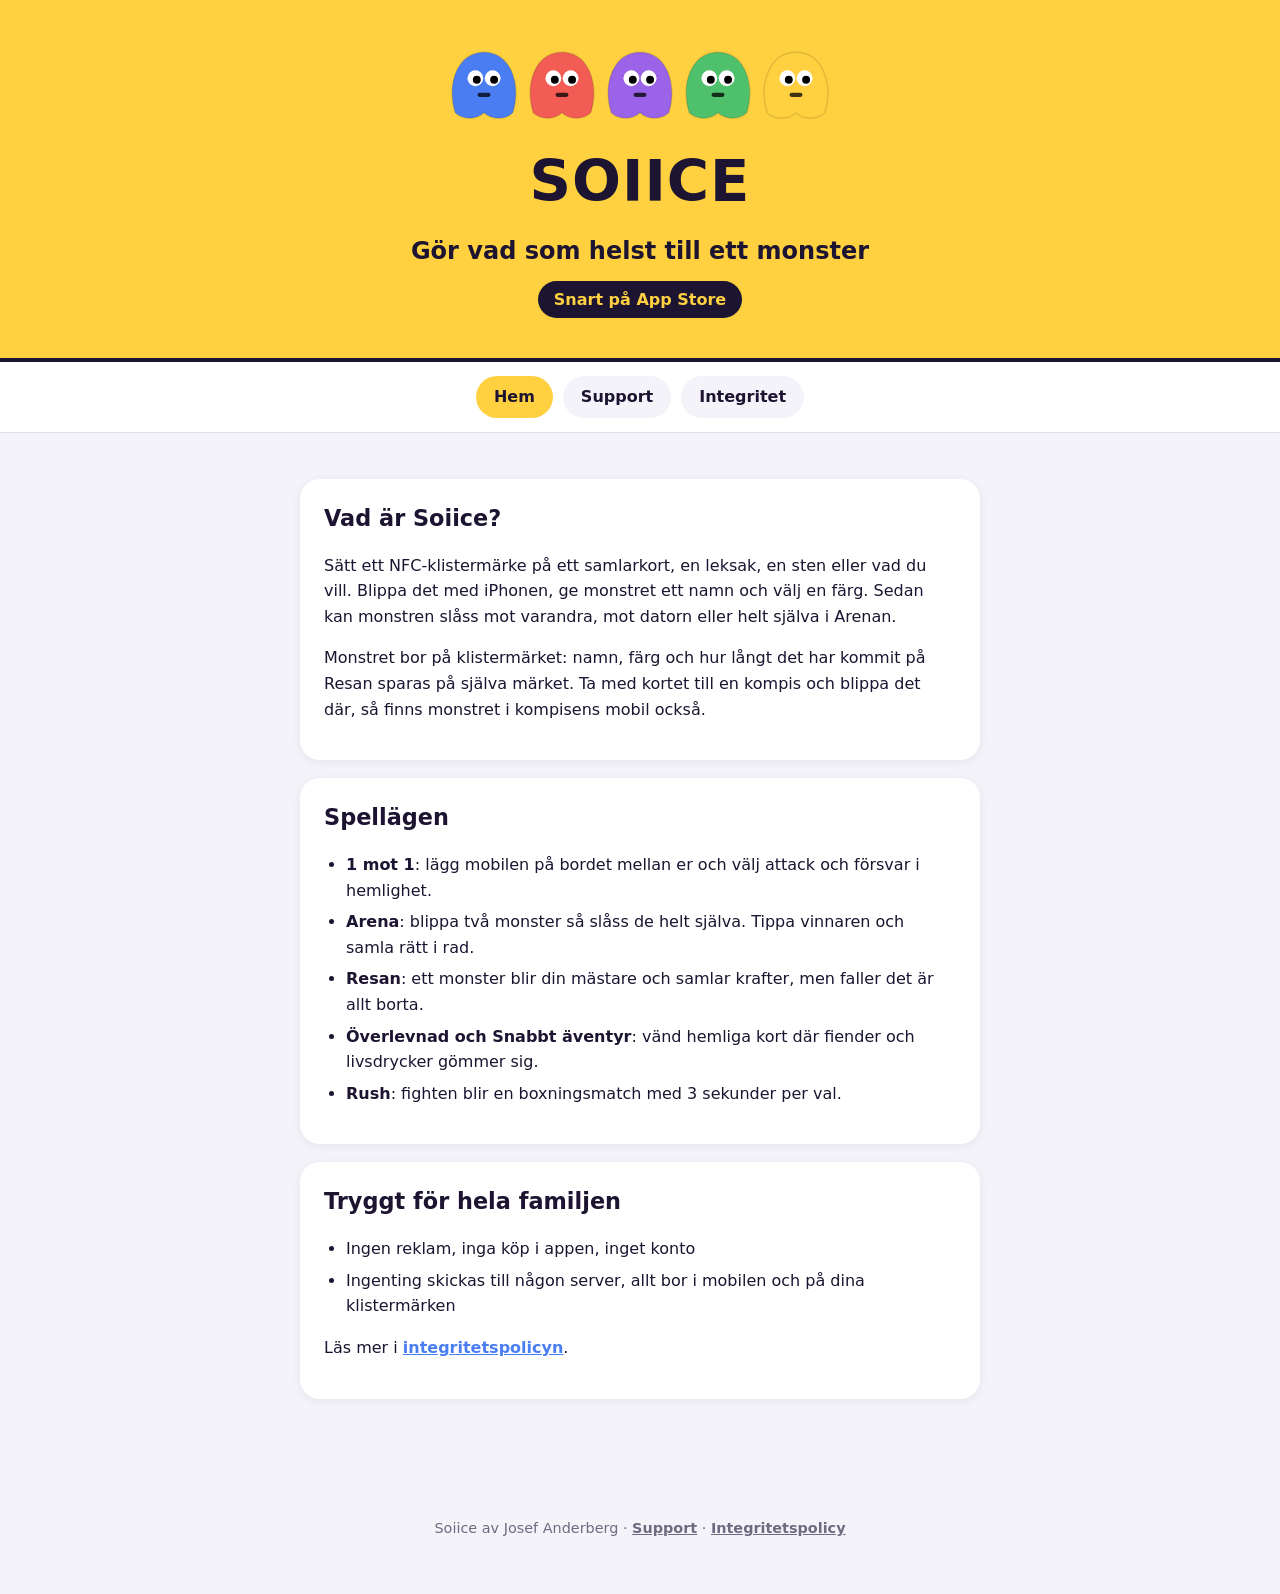
==== index.html @ b327d8b4 "Soiice webbplats: startsida, support och integritetspolicy Co-Authored-By: Claude Fable 5 <noreply@a" ====
<!doctype html>
<html lang="sv">
<head>
<meta charset="utf-8">
<meta name="viewport" content="width=device-width, initial-scale=1">
<title>Soiice - Gör vad som helst till ett monster</title>
<meta name="description" content="Soiice är ett spel för iPhone där du sätter NFC-klistermärken på kort och leksaker, blippar dem och låter monstren slåss.">
<link rel="stylesheet" href="style.css">
</head>
<body>
<header class="hero">
  <div class="blobbar">
    <svg viewBox="0 0 100 100" xmlns="http://www.w3.org/2000/svg"><path d="M10 90 C -2 52, 12 6, 50 6 C 88 6, 102 52, 90 90 C 80 100, 60 100, 50 90 C 40 100, 20 100, 10 90 Z" fill="#4a7df2" stroke="rgba(0,0,0,0.12)" stroke-width="2"/><circle cx="38" cy="42" r="11" fill="#fff"/><circle cx="62" cy="42" r="11" fill="#fff"/><circle cx="40" cy="44" r="5.5" fill="#000"/><circle cx="64" cy="44" r="5.5" fill="#000"/><rect x="41" y="62" width="18" height="6" rx="3" fill="rgba(0,0,0,0.75)"/></svg>
    <svg viewBox="0 0 100 100" xmlns="http://www.w3.org/2000/svg"><path d="M10 90 C -2 52, 12 6, 50 6 C 88 6, 102 52, 90 90 C 80 100, 60 100, 50 90 C 40 100, 20 100, 10 90 Z" fill="#f25c54" stroke="rgba(0,0,0,0.12)" stroke-width="2"/><circle cx="38" cy="42" r="11" fill="#fff"/><circle cx="62" cy="42" r="11" fill="#fff"/><circle cx="40" cy="44" r="5.5" fill="#000"/><circle cx="64" cy="44" r="5.5" fill="#000"/><rect x="41" y="62" width="18" height="6" rx="3" fill="rgba(0,0,0,0.75)"/></svg>
    <svg viewBox="0 0 100 100" xmlns="http://www.w3.org/2000/svg"><path d="M10 90 C -2 52, 12 6, 50 6 C 88 6, 102 52, 90 90 C 80 100, 60 100, 50 90 C 40 100, 20 100, 10 90 Z" fill="#9b63e8" stroke="rgba(0,0,0,0.12)" stroke-width="2"/><circle cx="38" cy="42" r="11" fill="#fff"/><circle cx="62" cy="42" r="11" fill="#fff"/><circle cx="40" cy="44" r="5.5" fill="#000"/><circle cx="64" cy="44" r="5.5" fill="#000"/><rect x="41" y="62" width="18" height="6" rx="3" fill="rgba(0,0,0,0.75)"/></svg>
    <svg viewBox="0 0 100 100" xmlns="http://www.w3.org/2000/svg"><path d="M10 90 C -2 52, 12 6, 50 6 C 88 6, 102 52, 90 90 C 80 100, 60 100, 50 90 C 40 100, 20 100, 10 90 Z" fill="#4fc06c" stroke="rgba(0,0,0,0.12)" stroke-width="2"/><circle cx="38" cy="42" r="11" fill="#fff"/><circle cx="62" cy="42" r="11" fill="#fff"/><circle cx="40" cy="44" r="5.5" fill="#000"/><circle cx="64" cy="44" r="5.5" fill="#000"/><rect x="41" y="62" width="18" height="6" rx="3" fill="rgba(0,0,0,0.75)"/></svg>
    <svg viewBox="0 0 100 100" xmlns="http://www.w3.org/2000/svg"><path d="M10 90 C -2 52, 12 6, 50 6 C 88 6, 102 52, 90 90 C 80 100, 60 100, 50 90 C 40 100, 20 100, 10 90 Z" fill="#ffd140" stroke="rgba(0,0,0,0.12)" stroke-width="2"/><circle cx="38" cy="42" r="11" fill="#fff"/><circle cx="62" cy="42" r="11" fill="#fff"/><circle cx="40" cy="44" r="5.5" fill="#000"/><circle cx="64" cy="44" r="5.5" fill="#000"/><rect x="41" y="62" width="18" height="6" rx="3" fill="rgba(0,0,0,0.75)"/></svg>
  </div>
  <h1>SOIICE</h1>
  <p class="slogan">Gör vad som helst till ett monster</p>
  <span class="märke">Snart på App Store</span>
</header>
<nav>
  <a href="./" class="aktiv">Hem</a>
  <a href="support/">Support</a>
  <a href="integritet/">Integritet</a>
</nav>
<main>
  <div class="kort">
    <h2>Vad är Soiice?</h2>
    <p>Sätt ett NFC-klistermärke på ett samlarkort, en leksak, en sten eller vad du vill. Blippa det med iPhonen, ge monstret ett namn och välj en färg. Sedan kan monstren slåss mot varandra, mot datorn eller helt själva i Arenan.</p>
    <p>Monstret bor på klistermärket: namn, färg och hur långt det har kommit på Resan sparas på själva märket. Ta med kortet till en kompis och blippa det där, så finns monstret i kompisens mobil också.</p>
  </div>
  <div class="kort">
    <h2>Spellägen</h2>
    <ul>
      <li><strong>1 mot 1</strong>: lägg mobilen på bordet mellan er och välj attack och försvar i hemlighet.</li>
      <li><strong>Arena</strong>: blippa två monster så slåss de helt själva. Tippa vinnaren och samla rätt i rad.</li>
      <li><strong>Resan</strong>: ett monster blir din mästare och samlar krafter, men faller det är allt borta.</li>
      <li><strong>Överlevnad och Snabbt äventyr</strong>: vänd hemliga kort där fiender och livsdrycker gömmer sig.</li>
      <li><strong>Rush</strong>: fighten blir en boxningsmatch med 3 sekunder per val.</li>
    </ul>
  </div>
  <div class="kort">
    <h2>Tryggt för hela familjen</h2>
    <ul>
      <li>Ingen reklam, inga köp i appen, inget konto</li>
      <li>Ingenting skickas till någon server, allt bor i mobilen och på dina klistermärken</li>
    </ul>
    <p>Läs mer i <a href="integritet/">integritetspolicyn</a>.</p>
  </div>
</main>
<footer>
  <p>Soiice av Josef Anderberg · <a href="support/">Support</a> · <a href="integritet/">Integritetspolicy</a></p>
</footer>
</body>
</html>
---- style.css ----
:root {
  --gul: #ffd140;
  --bläck: #1c1430;
  --papper: #f5f3fa;
  --kort: #ffffff;
  --röd: #f25c54;
  --grön: #4fc06c;
  --blå: #4a7df2;
  --lila: #9b63e8;
}

* { box-sizing: border-box; }

body {
  margin: 0;
  font-family: ui-rounded, "SF Pro Rounded", "Nunito", "Arial Rounded MT Bold", system-ui, sans-serif;
  background: var(--papper);
  color: var(--bläck);
  line-height: 1.6;
}

header.hero {
  background: var(--gul);
  border-bottom: 4px solid var(--bläck);
  text-align: center;
  padding: 48px 20px 40px;
}

header.hero h1 {
  font-size: clamp(2.2rem, 7vw, 3.6rem);
  font-weight: 900;
  margin: 16px 0 4px;
  letter-spacing: 1px;
}

header.hero p.slogan {
  font-size: clamp(1.1rem, 3.5vw, 1.5rem);
  font-weight: 700;
  margin: 0;
}

.blobbar { display: flex; justify-content: center; gap: 6px; flex-wrap: wrap; }
.blobbar svg { width: clamp(44px, 10vw, 72px); height: auto; }

nav {
  display: flex;
  justify-content: center;
  gap: 10px;
  flex-wrap: wrap;
  padding: 14px;
  background: var(--kort);
  border-bottom: 1px solid #e3dff0;
}

nav a {
  color: var(--bläck);
  text-decoration: none;
  font-weight: 800;
  padding: 8px 18px;
  border-radius: 999px;
  background: var(--papper);
}

nav a:hover, nav a.aktiv { background: var(--gul); }

main {
  max-width: 720px;
  margin: 0 auto;
  padding: 28px 20px 60px;
}

.kort {
  background: var(--kort);
  border-radius: 20px;
  padding: 22px 24px;
  margin: 18px 0;
  box-shadow: 0 2px 10px rgba(28, 20, 48, 0.07);
}

h2 { font-size: 1.4rem; font-weight: 900; margin: 28px 0 8px; }
.kort h2:first-child, .kort h3:first-child { margin-top: 0; }
h3 { font-weight: 800; margin: 18px 0 6px; }

ul, ol { padding-left: 22px; }
li { margin: 6px 0; }

.steg { list-style: none; padding: 0; counter-reset: steg; }
.steg li {
  counter-increment: steg;
  display: flex;
  gap: 12px;
  align-items: baseline;
  margin: 12px 0;
}
.steg li::before {
  content: counter(steg);
  flex: 0 0 28px;
  height: 28px;
  border-radius: 50%;
  background: var(--lila);
  color: #fff;
  font-weight: 800;
  display: inline-flex;
  align-items: center;
  justify-content: center;
}

.märke {
  display: inline-block;
  background: var(--bläck);
  color: var(--gul);
  font-weight: 800;
  border-radius: 999px;
  padding: 6px 16px;
  margin-top: 10px;
}

a { color: var(--blå); font-weight: 700; }

footer {
  text-align: center;
  padding: 26px 20px 40px;
  color: #6f6a80;
  font-size: 0.9rem;
}

footer a { color: inherit; }

hr.policy { border: none; border-top: 2px dashed #d9d3ea; margin: 36px 0; }
.datum { color: #6f6a80; font-size: 0.95rem; }
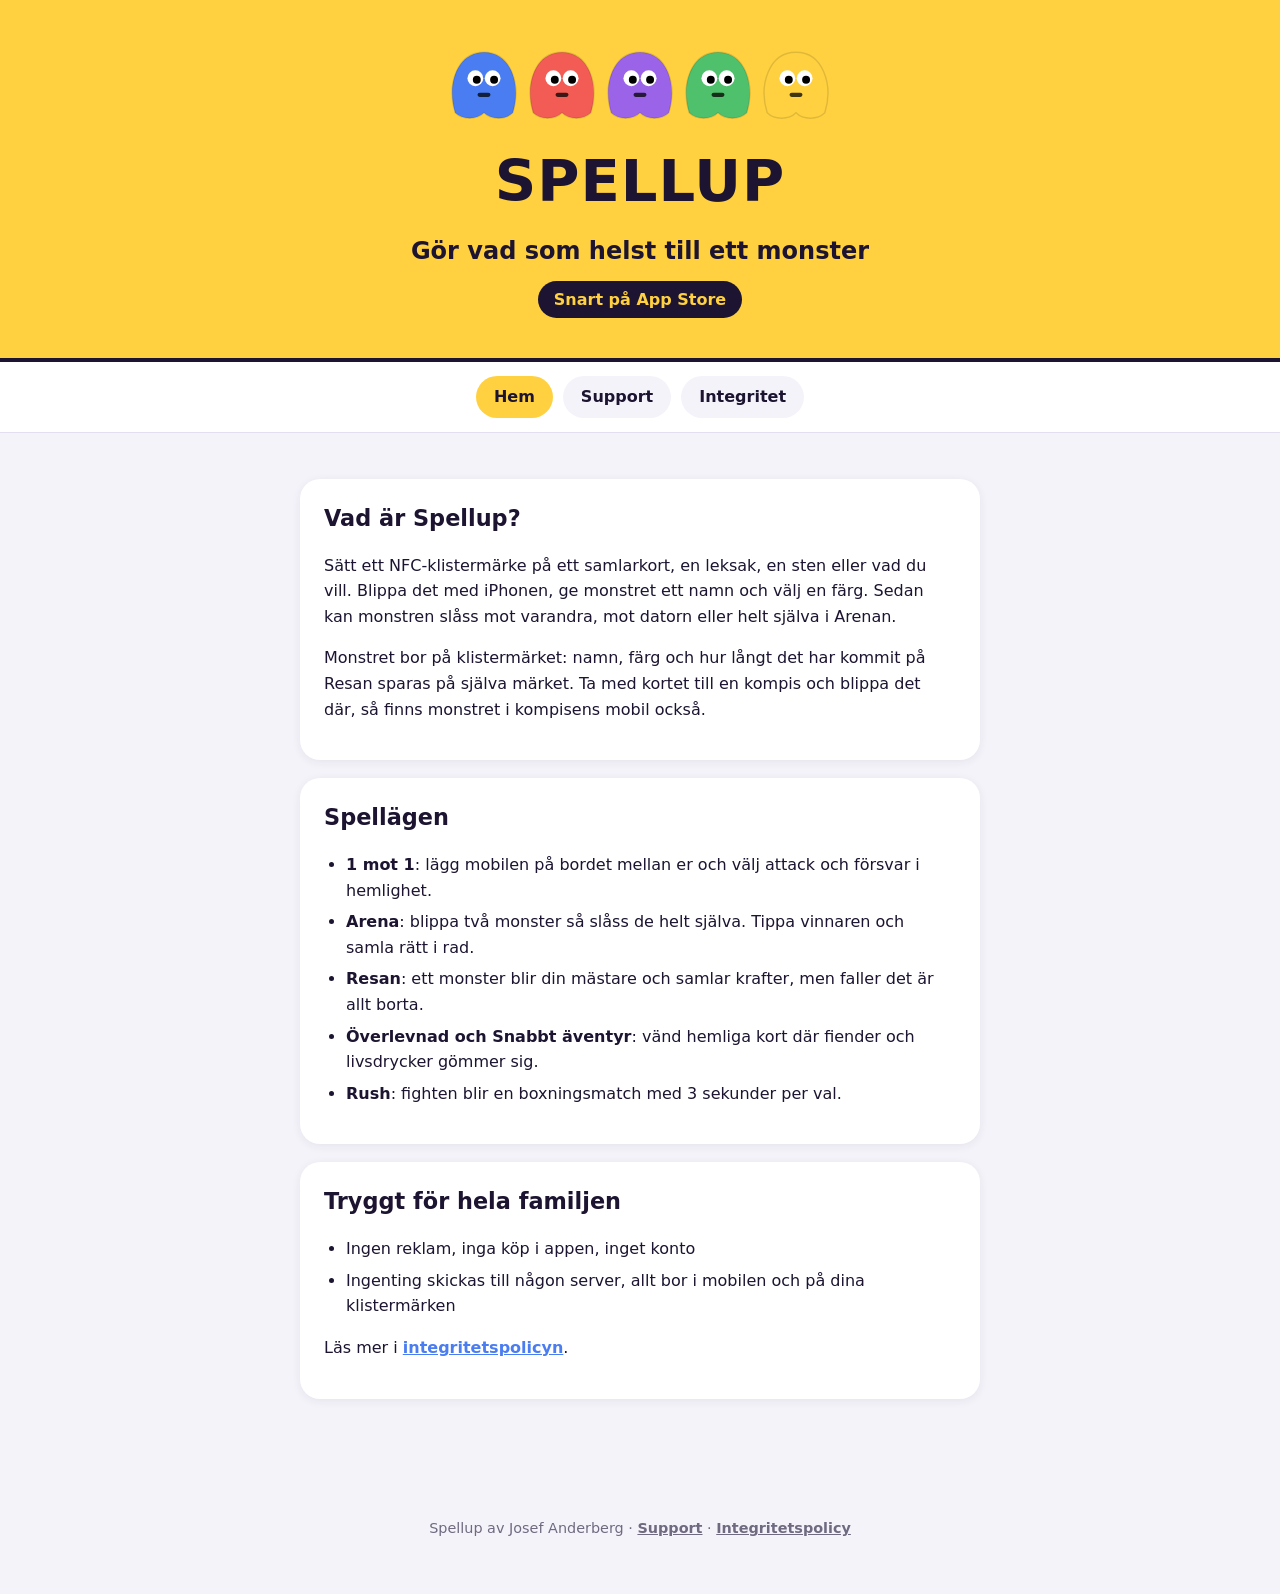
==== commit 093d1956: "Spellup-namnet på hela sajten och integritetspolicy för onlineläget Policyn beskriver nu onlineläget" ====
--- a/index.html
+++ b/index.html
@@ -3,8 +3,8 @@
 <head>
 <meta charset="utf-8">
 <meta name="viewport" content="width=device-width, initial-scale=1">
-<title>Soiice - Gör vad som helst till ett monster</title>
-<meta name="description" content="Soiice är ett spel för iPhone där du sätter NFC-klistermärken på kort och leksaker, blippar dem och låter monstren slåss.">
+<title>Spellup - Gör vad som helst till ett monster</title>
+<meta name="description" content="Spellup är ett spel för iPhone där du sätter NFC-klistermärken på kort och leksaker, blippar dem och låter monstren slåss.">
 <link rel="stylesheet" href="style.css">
 </head>
 <body>
@@ -16,7 +16,7 @@
     <svg viewBox="0 0 100 100" xmlns="http://www.w3.org/2000/svg"><path d="M10 90 C -2 52, 12 6, 50 6 C 88 6, 102 52, 90 90 C 80 100, 60 100, 50 90 C 40 100, 20 100, 10 90 Z" fill="#4fc06c" stroke="rgba(0,0,0,0.12)" stroke-width="2"/><circle cx="38" cy="42" r="11" fill="#fff"/><circle cx="62" cy="42" r="11" fill="#fff"/><circle cx="40" cy="44" r="5.5" fill="#000"/><circle cx="64" cy="44" r="5.5" fill="#000"/><rect x="41" y="62" width="18" height="6" rx="3" fill="rgba(0,0,0,0.75)"/></svg>
     <svg viewBox="0 0 100 100" xmlns="http://www.w3.org/2000/svg"><path d="M10 90 C -2 52, 12 6, 50 6 C 88 6, 102 52, 90 90 C 80 100, 60 100, 50 90 C 40 100, 20 100, 10 90 Z" fill="#ffd140" stroke="rgba(0,0,0,0.12)" stroke-width="2"/><circle cx="38" cy="42" r="11" fill="#fff"/><circle cx="62" cy="42" r="11" fill="#fff"/><circle cx="40" cy="44" r="5.5" fill="#000"/><circle cx="64" cy="44" r="5.5" fill="#000"/><rect x="41" y="62" width="18" height="6" rx="3" fill="rgba(0,0,0,0.75)"/></svg>
   </div>
-  <h1>SOIICE</h1>
+  <h1>SPELLUP</h1>
   <p class="slogan">Gör vad som helst till ett monster</p>
   <span class="märke">Snart på App Store</span>
 </header>
@@ -27,7 +27,7 @@
 </nav>
 <main>
   <div class="kort">
-    <h2>Vad är Soiice?</h2>
+    <h2>Vad är Spellup?</h2>
     <p>Sätt ett NFC-klistermärke på ett samlarkort, en leksak, en sten eller vad du vill. Blippa det med iPhonen, ge monstret ett namn och välj en färg. Sedan kan monstren slåss mot varandra, mot datorn eller helt själva i Arenan.</p>
     <p>Monstret bor på klistermärket: namn, färg och hur långt det har kommit på Resan sparas på själva märket. Ta med kortet till en kompis och blippa det där, så finns monstret i kompisens mobil också.</p>
   </div>
@@ -51,7 +51,7 @@
   </div>
 </main>
 <footer>
-  <p>Soiice av Josef Anderberg · <a href="support/">Support</a> · <a href="integritet/">Integritetspolicy</a></p>
+  <p>Spellup av Josef Anderberg · <a href="support/">Support</a> · <a href="integritet/">Integritetspolicy</a></p>
 </footer>
 </body>
 </html>
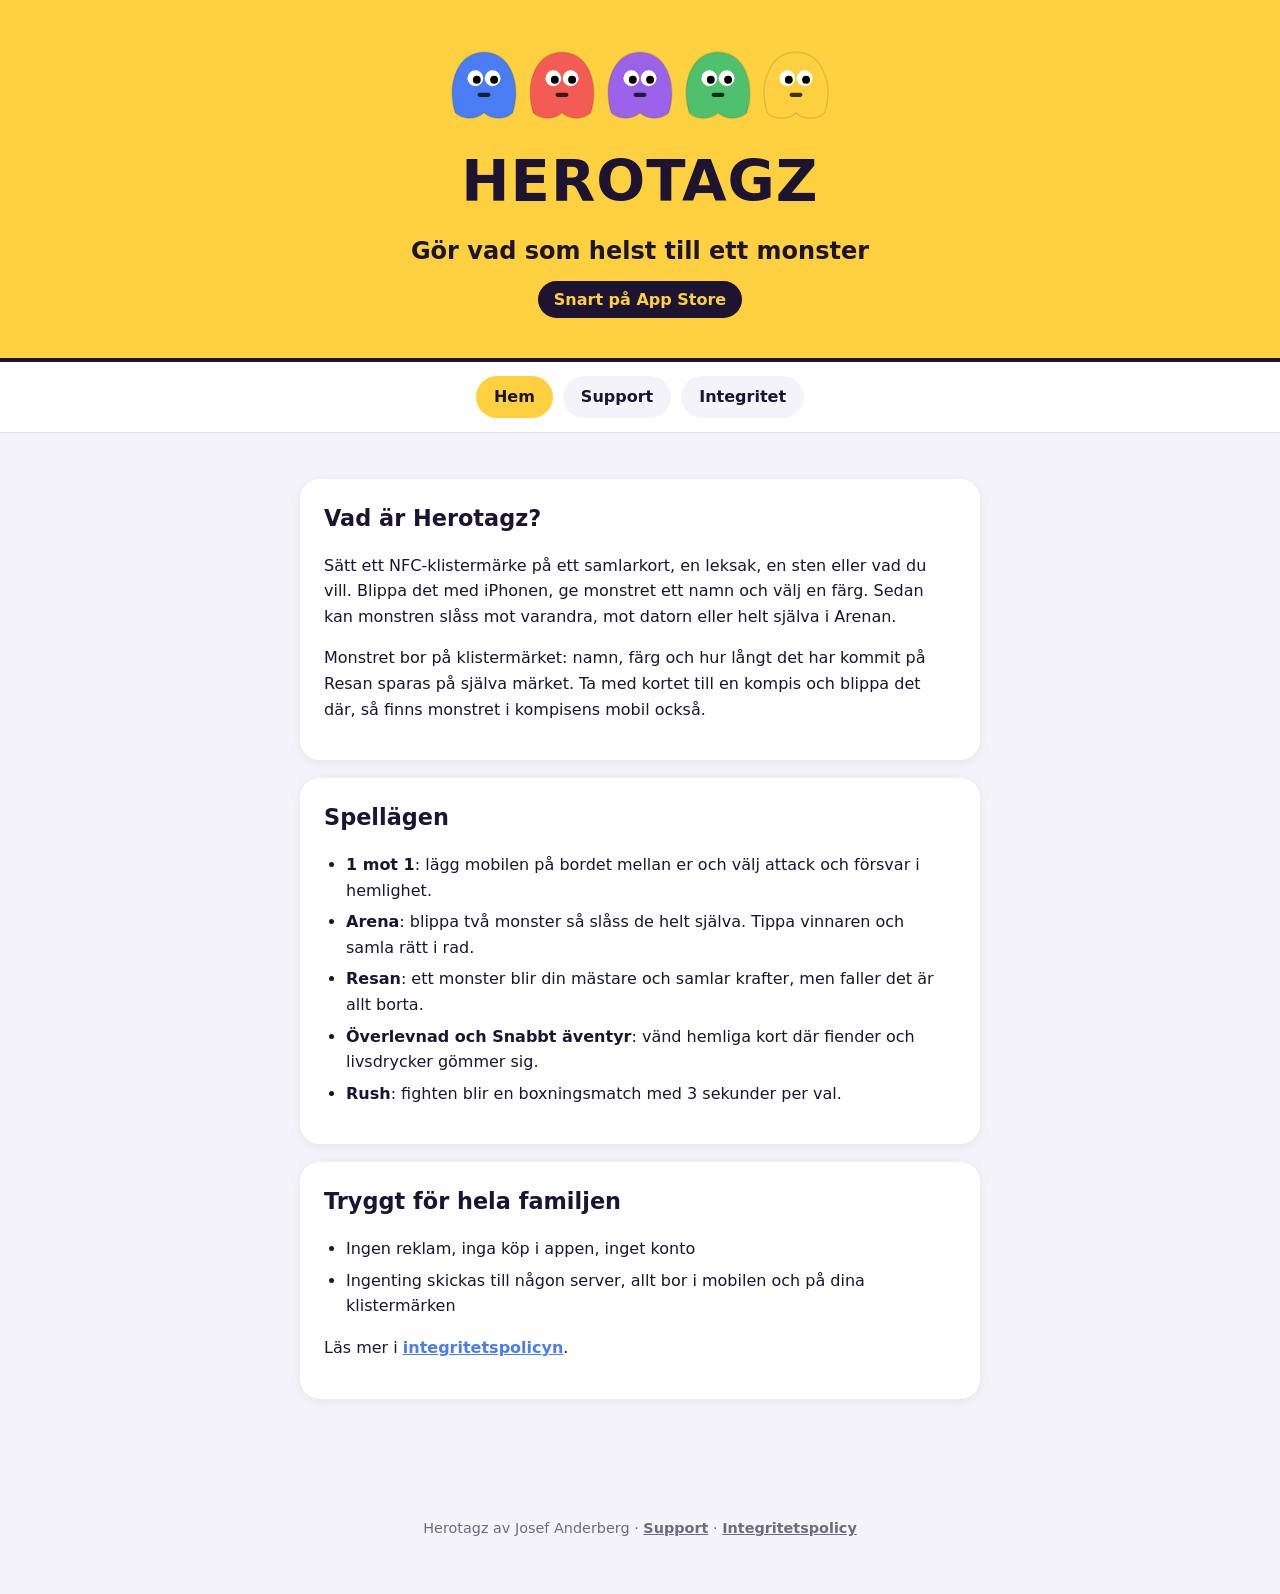
==== commit f7df5293: "Herotagz-namnet på hela sajten Appen bytte namn från Spellup till Herotagz (josefanderberg/herotagz#" ====
--- a/index.html
+++ b/index.html
@@ -3,8 +3,8 @@
 <head>
 <meta charset="utf-8">
 <meta name="viewport" content="width=device-width, initial-scale=1">
-<title>Spellup - Gör vad som helst till ett monster</title>
-<meta name="description" content="Spellup är ett spel för iPhone där du sätter NFC-klistermärken på kort och leksaker, blippar dem och låter monstren slåss.">
+<title>Herotagz - Gör vad som helst till ett monster</title>
+<meta name="description" content="Herotagz är ett spel för iPhone där du sätter NFC-klistermärken på kort och leksaker, blippar dem och låter monstren slåss.">
 <link rel="stylesheet" href="style.css">
 </head>
 <body>
@@ -16,7 +16,7 @@
     <svg viewBox="0 0 100 100" xmlns="http://www.w3.org/2000/svg"><path d="M10 90 C -2 52, 12 6, 50 6 C 88 6, 102 52, 90 90 C 80 100, 60 100, 50 90 C 40 100, 20 100, 10 90 Z" fill="#4fc06c" stroke="rgba(0,0,0,0.12)" stroke-width="2"/><circle cx="38" cy="42" r="11" fill="#fff"/><circle cx="62" cy="42" r="11" fill="#fff"/><circle cx="40" cy="44" r="5.5" fill="#000"/><circle cx="64" cy="44" r="5.5" fill="#000"/><rect x="41" y="62" width="18" height="6" rx="3" fill="rgba(0,0,0,0.75)"/></svg>
     <svg viewBox="0 0 100 100" xmlns="http://www.w3.org/2000/svg"><path d="M10 90 C -2 52, 12 6, 50 6 C 88 6, 102 52, 90 90 C 80 100, 60 100, 50 90 C 40 100, 20 100, 10 90 Z" fill="#ffd140" stroke="rgba(0,0,0,0.12)" stroke-width="2"/><circle cx="38" cy="42" r="11" fill="#fff"/><circle cx="62" cy="42" r="11" fill="#fff"/><circle cx="40" cy="44" r="5.5" fill="#000"/><circle cx="64" cy="44" r="5.5" fill="#000"/><rect x="41" y="62" width="18" height="6" rx="3" fill="rgba(0,0,0,0.75)"/></svg>
   </div>
-  <h1>SPELLUP</h1>
+  <h1>HEROTAGZ</h1>
   <p class="slogan">Gör vad som helst till ett monster</p>
   <span class="märke">Snart på App Store</span>
 </header>
@@ -27,7 +27,7 @@
 </nav>
 <main>
   <div class="kort">
-    <h2>Vad är Spellup?</h2>
+    <h2>Vad är Herotagz?</h2>
     <p>Sätt ett NFC-klistermärke på ett samlarkort, en leksak, en sten eller vad du vill. Blippa det med iPhonen, ge monstret ett namn och välj en färg. Sedan kan monstren slåss mot varandra, mot datorn eller helt själva i Arenan.</p>
     <p>Monstret bor på klistermärket: namn, färg och hur långt det har kommit på Resan sparas på själva märket. Ta med kortet till en kompis och blippa det där, så finns monstret i kompisens mobil också.</p>
   </div>
@@ -51,7 +51,7 @@
   </div>
 </main>
 <footer>
-  <p>Spellup av Josef Anderberg · <a href="support/">Support</a> · <a href="integritet/">Integritetspolicy</a></p>
+  <p>Herotagz av Josef Anderberg · <a href="support/">Support</a> · <a href="integritet/">Integritetspolicy</a></p>
 </footer>
 </body>
 </html>
